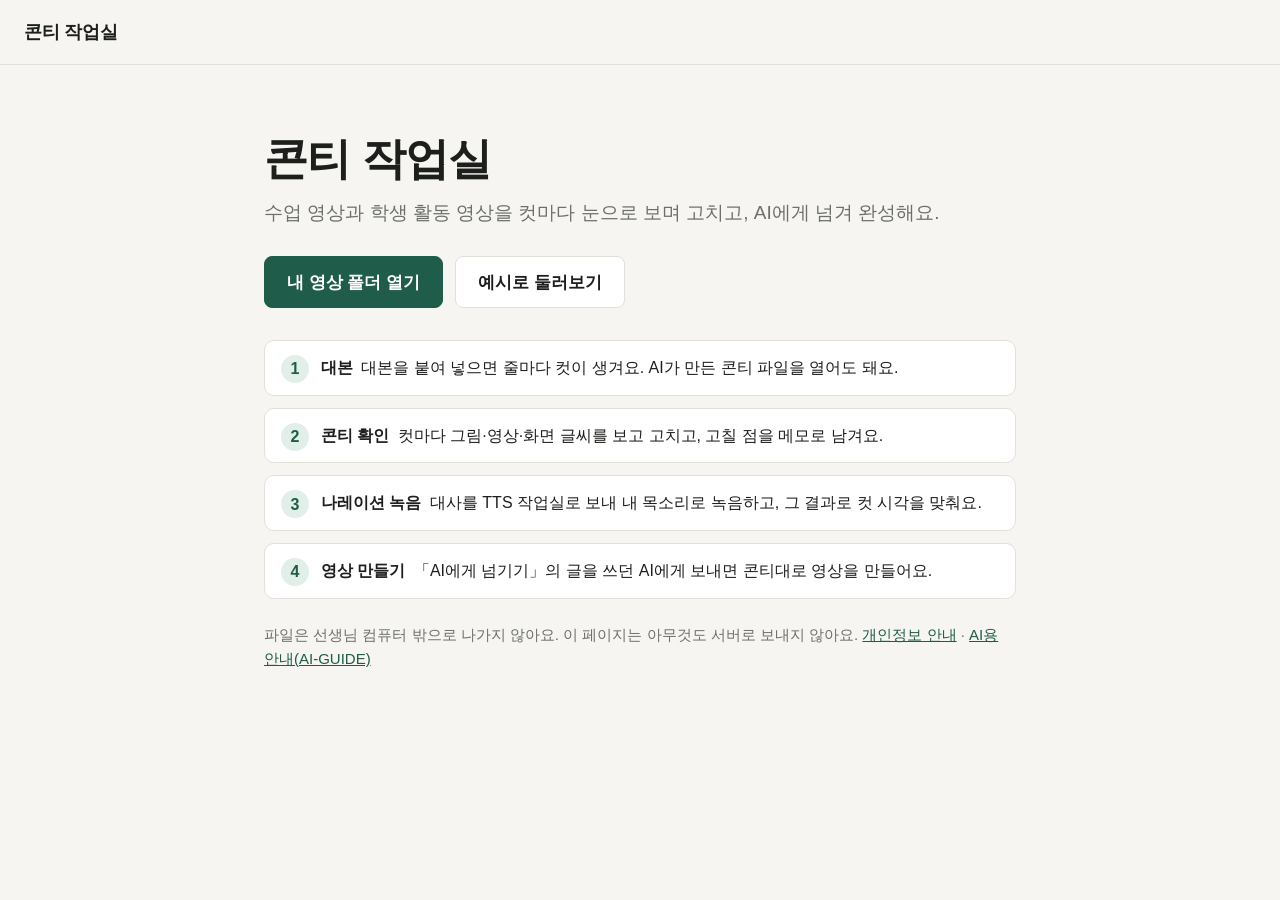
==== index.html @ 798822f1 "콘티 작업실 교사판: 브라우저만으로 도는 콘티 편집기 폴더 열기(File System Access)·예시·내 컴퓨터 서버 세 가지 저장 방식, 대본 붙여 넣어 새 콘티, TTS 작" ====
<!doctype html>
<html lang="ko">
<head>
  <meta charset="utf-8">
  <meta name="viewport" content="width=device-width, initial-scale=1">
  <meta http-equiv="Content-Security-Policy" content="default-src 'self'; img-src 'self' blob: data:; media-src 'self' blob:; style-src 'self'; script-src 'self'; connect-src 'self'; object-src 'none'; base-uri 'self'; form-action 'none'">
  <meta name="referrer" content="no-referrer">
  <title>콘티 작업실</title>
  <meta name="description" content="수업 영상과 학생 활동 영상을 컷마다 눈으로 보며 고치고, AI에게 넘겨 완성하는 교사용 콘티 편집기">
  <link rel="icon" href="data:image/svg+xml,%3Csvg xmlns='http://www.w3.org/2000/svg' viewBox='0 0 64 64'%3E%3Crect x='4' y='10' width='56' height='44' rx='8' fill='%231f5c4a'/%3E%3Crect x='12' y='18' width='18' height='12' rx='2' fill='%23fff'/%3E%3Crect x='34' y='18' width='18' height='12' rx='2' fill='%23fff'/%3E%3Crect x='12' y='34' width='18' height='12' rx='2' fill='%23fff'/%3E%3Crect x='34' y='34' width='18' height='12' rx='2' fill='%23f0b400'/%3E%3C/svg%3E">
  <link rel="apple-touch-icon" href="apple-touch-icon.png">
  <meta name="apple-mobile-web-app-title" content="콘티 작업실">
  <link rel="stylesheet" href="style.css">
</head>
<body class="start-mode">
  <header class="top">
    <button id="home" class="brand" title="첫 화면으로">콘티 작업실</button>
    <span id="where" class="where"></span>
    <div class="pick">
      <select id="pick" aria-label="콘티 고르기"></select>
    </div>
    <span id="save" class="save" aria-live="polite"></span>
    <div class="tools">
      <button id="new" class="btn small">새 콘티</button>
      <button id="undo" class="btn small" title="되돌리기 (⌘Z / Ctrl+Z)" disabled>되돌리기</button>
      <a class="btn small" href="terms.html" target="_blank" rel="noopener">용어 사전</a>
      <button id="hist" class="btn small">지난 판</button>
      <button id="handoff" class="btn small primary">AI에게 넘기기</button>
    </div>
  </header>

  <main id="main">
    <p class="muted">불러오는 중…</p>
  </main>

  <div id="banner" class="banner hidden" role="status"></div>

  <dialog id="picker" aria-labelledby="picker-title">
    <div class="dlg-head">
      <h2 id="picker-title">그림 고르기</h2>
      <input id="picker-q" type="search" placeholder="파일 이름으로 찾기" aria-label="파일 이름으로 찾기">
      <button class="btn" data-close>닫기</button>
    </div>
    <div class="dlg-body">
      <p id="picker-hint" class="hint"></p>
      <div id="picker-grid" class="pgrid"></div>
    </div>
  </dialog>

  <dialog id="info" aria-labelledby="info-title">
    <div class="dlg-head">
      <h2 id="info-title"></h2>
      <button class="btn" data-close>닫기</button>
    </div>
    <div id="info-body" class="dlg-body"></div>
  </dialog>

  <script type="module" src="app.js"></script>
</body>
</html>
---- style.css ----
/* 콘티 작업실(교사판) — TTS 작업실과 같은 색 체계 */
:root {
  --bg: #f6f5f1;
  --surface: #ffffff;
  --sunk: #efeee8;
  --line: #e2e0d8;
  --text: #1d1f1c;
  --muted: #6d706a;
  --accent: #1f5c4a;
  --accent-soft: #e2efe9;
  --accent-text: #ffffff;
  --ok: #2f7d4f;
  --ok-soft: #e3f2e8;
  --bad: #b3372b;
  --bad-soft: #fbe7e4;
  --warn: #9a6400;
  --warn-soft: #fbf0d9;
  --viewer: #8a5a00;
  --viewer-soft: #fff3cf;
  --shadow: 0 1px 2px rgb(0 0 0 / 0.05), 0 2px 8px rgb(0 0 0 / 0.04);
  --radius: 10px;
  --font: "Pretendard", "Pretendard Variable", -apple-system, BlinkMacSystemFont, "Apple SD Gothic Neo", "Noto Sans KR", "Malgun Gothic", sans-serif;
  color-scheme: light;
}
@media (prefers-color-scheme: dark) {
  :root:not([data-theme="light"]) {
    --bg: #151715;
    --surface: #1d201d;
    --sunk: #181a18;
    --line: #333833;
    --text: #e8ebe6;
    --muted: #9aa097;
    --accent: #5fb898;
    --accent-soft: #1f3a30;
    --accent-text: #0d1a14;
    --ok: #6cc28f;
    --ok-soft: #1c3325;
    --bad: #f08476;
    --bad-soft: #3d201c;
    --warn: #e0b35a;
    --warn-soft: #3a2f16;
    --viewer: #e8c162;
    --viewer-soft: #3a3418;
    --shadow: none;
    color-scheme: dark;
  }
}

* { box-sizing: border-box; }
html { -webkit-text-size-adjust: 100%; }
body {
  margin: 0;
  background: var(--bg);
  color: var(--text);
  font-family: var(--font);
  font-size: 16px;
  line-height: 1.6;
  word-break: keep-all;
  overflow-wrap: anywhere;
}
h1, h2, h3 { text-wrap: balance; line-height: 1.3; margin: 0; }
p { text-wrap: pretty; margin: 0; }
button, input, select, textarea { font: inherit; color: inherit; }
button { cursor: pointer; }
:focus-visible { outline: 3px solid var(--accent); outline-offset: 2px; }
.muted { color: var(--muted); }
.hidden { display: none !important; }

/* ── 버튼 ── */
.btn {
  min-height: 44px;
  padding: 8px 16px;
  border-radius: 8px;
  border: 1px solid var(--line);
  background: var(--surface);
  font-weight: 600;
  white-space: nowrap;
}
.btn:hover { border-color: var(--muted); }
a.btn { display: inline-flex; align-items: center; color: var(--text); text-decoration: none; }
.btn.primary { background: var(--accent); border-color: var(--accent); color: var(--accent-text); }
.btn.small { min-height: 36px; padding: 4px 12px; font-size: 15px; }
.btn.ghost { background: transparent; border-color: transparent; color: var(--muted); }
.btn.ghost:hover { color: var(--text); background: var(--sunk); }
.btn[disabled] { opacity: 0.5; cursor: default; }

/* ── 머리 띠 ── */
.top {
  position: sticky;
  top: 0;
  z-index: 20;
  display: flex;
  flex-wrap: wrap;
  align-items: center;
  gap: 8px 16px;
  padding: 10px 24px;
  background: color-mix(in srgb, var(--bg) 92%, transparent);
  backdrop-filter: blur(8px);
  border-bottom: 1px solid var(--line);
}
.brand { font: inherit; font-size: 18px; font-weight: 800; letter-spacing: -0.3px; color: var(--text); background: none; border: 0; padding: 4px 0; cursor: pointer; min-height: 44px; }
.where { font-size: 14px; color: var(--muted); white-space: nowrap; }
body.start-mode .pick, body.start-mode .tools, body.start-mode .save, body.start-mode .where { display: none; }
.pick { flex: 1 1 320px; min-width: 0; display: flex; gap: 8px; }
.pick select {
  flex: 1;
  min-width: 0;
  min-height: 44px;
  padding: 6px 10px;
  border-radius: 8px;
  border: 1px solid var(--line);
  background: var(--surface);
}
.save { font-size: 14px; color: var(--muted); white-space: nowrap; }
.save.dirty { color: var(--warn); }
.save.err { color: var(--bad); font-weight: 700; }
.tools { display: flex; gap: 6px; flex-wrap: wrap; }

main { max-width: 1280px; margin: 0 auto; padding: 20px 24px 120px; }

/* ── 순서 안내 ── */
.flow {
  display: flex;
  flex-wrap: wrap;
  gap: 6px;
  margin: 0 0 16px;
  padding: 0;
  list-style: none;
  font-size: 14px;
}
.flow li { padding: 4px 12px; border-radius: 99px; background: var(--sunk); color: var(--muted); }
.flow li.now { background: var(--accent); color: var(--accent-text); font-weight: 700; }

/* ── 약속 칸 ── */
.promise {
  display: grid;
  grid-template-columns: minmax(200px, 360px) 1fr;
  gap: 20px;
  padding: 18px;
  background: var(--surface);
  border: 1px solid var(--line);
  border-radius: var(--radius);
  box-shadow: var(--shadow);
}
.thumb {
  aspect-ratio: 16 / 9;
  border-radius: 8px;
  background: var(--sunk);
  overflow: hidden;
  display: grid;
  place-items: center;
  text-align: center;
  color: var(--muted);
  font-size: 15px;
  padding: 0;
}
.thumb img { width: 100%; height: 100%; object-fit: cover; display: block; }
.thumb .empty { padding: 16px; }
.field { display: grid; gap: 4px; margin-bottom: 12px; }
.field > span { font-size: 14px; font-weight: 700; color: var(--muted); }
.field input, .field textarea, .field select {
  width: 100%;
  min-height: 44px;
  padding: 8px 12px;
  border-radius: 8px;
  border: 1px solid var(--line);
  background: var(--surface);
  line-height: 1.5;
}
textarea { resize: vertical; }
.field textarea { field-sizing: content; min-height: 70px; }
.stats { display: flex; flex-wrap: wrap; gap: 6px 14px; font-size: 15px; color: var(--muted); }
.stats b { color: var(--text); }
.stats .warn b { color: var(--warn); }
.stats .bad b { color: var(--bad); }

.first5 { margin-top: 14px; }
.first5 h3 { font-size: 15px; margin-bottom: 6px; }
.strip { display: flex; gap: 8px; overflow-x: auto; padding-bottom: 4px; }
.strip button {
  flex: 0 0 auto;
  width: 160px;
  padding: 0;
  border: 1px solid var(--line);
  border-radius: 6px;
  background: var(--sunk);
  overflow: hidden;
  text-align: left;
}
.strip img { width: 100%; aspect-ratio: 16 / 9; object-fit: cover; display: block; }
.strip span { display: block; padding: 4px 8px; font-size: 13px; line-height: 1.4; color: var(--muted); }

/* ── 거르기 ── */
.filters {
  display: flex;
  flex-wrap: wrap;
  align-items: center;
  gap: 8px;
  margin: 22px 0 10px;
}
.chip {
  min-height: 40px;
  padding: 4px 14px;
  border-radius: 99px;
  border: 1px solid var(--line);
  background: var(--surface);
  font-size: 15px;
}
.chip[aria-pressed="true"] { background: var(--text); color: var(--bg); border-color: var(--text); font-weight: 700; }
.filters input[type="search"] {
  flex: 1 1 200px;
  min-height: 40px;
  padding: 6px 14px;
  border-radius: 99px;
  border: 1px solid var(--line);
  background: var(--surface);
}

/* ── 구간 제목 ── */
.section {
  margin: 30px 0 10px;
  display: flex;
  align-items: baseline;
  gap: 10px;
  font-size: 20px;
}
.section small { font-size: 14px; color: var(--muted); font-weight: 600; }

/* ── 컷 ── */
.cut {
  display: grid;
  grid-template-columns: minmax(280px, 46%) 1fr;
  gap: 18px;
  padding: 16px;
  margin-bottom: 12px;
  background: var(--surface);
  border: 1px solid var(--line);
  border-radius: var(--radius);
  box-shadow: var(--shadow);
  scroll-margin-top: 90px;
}
.cut.tall { grid-template-columns: minmax(200px, 300px) 1fr; }
.cut.fix { border-color: var(--bad); box-shadow: 0 0 0 1px var(--bad); }
.cut.ok { border-left: 6px solid var(--ok); }
.cut.flash { animation: flash 1.2s ease-out; }
@keyframes flash { from { box-shadow: 0 0 0 6px var(--accent-soft); } }

.cut-head { display: flex; flex-wrap: wrap; align-items: center; gap: 6px 10px; margin-bottom: 10px; }
.num { font-weight: 800; font-size: 17px; }
.time { font-variant-numeric: tabular-nums; color: var(--muted); font-size: 15px; }
.status { margin-left: auto; display: flex; gap: 6px; }
.status button {
  min-height: 40px;
  padding: 4px 12px;
  border-radius: 8px;
  border: 1px solid var(--line);
  background: var(--surface);
  font-size: 15px;
  font-weight: 600;
}
.status button.on-ok { background: var(--ok-soft); border-color: var(--ok); color: var(--ok); }
.status button.on-fix { background: var(--bad-soft); border-color: var(--bad); color: var(--bad); }

.block { margin-top: 12px; }
.block > h4 { margin: 0 0 6px; font-size: 14px; color: var(--muted); font-weight: 700; }
.plan { font-size: 15px; color: var(--muted); }

/* 대사 */
.lines { display: grid; gap: 4px; }
.line {
  display: grid;
  grid-template-columns: auto 1fr auto;
  align-items: start;
  gap: 8px;
  padding: 6px 8px;
  border-radius: 8px;
}
.line:hover, .line.peek { background: var(--sunk); }
.who {
  font-size: 13px;
  font-weight: 700;
  padding: 2px 8px;
  border-radius: 99px;
  background: var(--accent-soft);
  color: var(--accent);
  white-space: nowrap;
  margin-top: 2px;
}
.who.viewer { background: var(--viewer-soft); color: var(--viewer); }
.say-text { font-size: 17px; line-height: 1.55; }
.say-text.edited { color: var(--warn); }
.line .acts { display: flex; gap: 2px; }
.line textarea { width: 100%; min-height: 60px; padding: 6px 10px; border-radius: 6px; border: 1px solid var(--accent); }
.badge { display: inline-block; margin-left: 6px; padding: 0 8px; border-radius: 99px; font-size: 12px; font-weight: 700; background: var(--warn-soft); color: var(--warn); vertical-align: 2px; }
.was { display: block; font-size: 14px; color: var(--muted); text-decoration: line-through; }

/* 화면 글씨 */
.texts { display: grid; gap: 8px; }
.trow { display: grid; grid-template-columns: 76px 1fr; gap: 8px; align-items: start; }
.trow label { font-size: 14px; font-weight: 700; color: var(--muted); padding-top: 10px; }
.trow textarea {
  width: 100%;
  min-height: 44px;
  padding: 8px 12px;
  border-radius: 8px;
  border: 1px solid var(--line);
  background: var(--surface);
  line-height: 1.45;
  field-sizing: content;
}
.hint { font-size: 13px; color: var(--muted); margin-top: 4px; }

/* 그림 */
.media { display: flex; flex-wrap: wrap; gap: 8px; }
.mchip {
  display: flex;
  align-items: center;
  gap: 8px;
  max-width: 100%;
  min-height: 44px;
  padding: 4px 10px 4px 4px;
  border-radius: 8px;
  border: 1px solid var(--line);
  background: var(--surface);
  text-align: left;
  font-size: 14px;
}
.mchip img, .mchip .noimg { width: 52px; height: 36px; object-fit: cover; border-radius: 4px; background: var(--sunk); flex: none; }
.mchip b { display: block; font-size: 12px; color: var(--muted); }
.mchip span { min-width: 0; }

.memo h4 .dict { display: inline-block; margin: -8px 0 -8px 4px; padding: 8px 6px; font-size: 14px; font-weight: 600; color: var(--accent); }
.memo textarea {
  width: 100%;
  min-height: 64px;
  padding: 10px 12px;
  border-radius: 8px;
  border: 1px solid var(--line);
  background: var(--warn-soft);
  field-sizing: content;
}
.memo textarea:placeholder-shown { background: var(--surface); }

details.more { margin-top: 12px; border-top: 1px dashed var(--line); padding-top: 8px; }
details.more summary { cursor: pointer; min-height: 40px; display: flex; align-items: center; font-weight: 700; color: var(--muted); font-size: 15px; }
.grid2 { display: grid; grid-template-columns: repeat(auto-fill, minmax(150px, 1fr)); gap: 8px; }
.grid2 .field { margin: 0; }
.elrow { display: grid; grid-template-columns: 1fr auto; gap: 8px; align-items: center; padding: 6px 0; border-bottom: 1px solid var(--line); font-size: 14px; }
.elrow .nums { display: flex; flex-wrap: wrap; gap: 6px; }
.elrow .nums label { display: flex; align-items: center; gap: 4px; color: var(--muted); }
.elrow input { width: 76px; min-height: 36px; padding: 4px 6px; border-radius: 6px; border: 1px solid var(--line); background: var(--surface); }
.row-acts { display: flex; flex-wrap: wrap; gap: 6px; margin-top: 10px; }

/* ── 화면 미리보기 ── */
.stage-wrap { position: sticky; top: 84px; align-self: start; }
.stage {
  position: relative;
  aspect-ratio: 16 / 9;
  border-radius: 8px;
  overflow: hidden;
  background: #e9e4d6;
  container-type: inline-size;
  touch-action: none;
  user-select: none;
}
.tall .stage { aspect-ratio: 9 / 16; }
.stage > img.still, .stage > img.bg { position: absolute; inset: 0; width: 100%; height: 100%; object-fit: cover; }
.stage .empty { position: absolute; inset: 0; display: grid; place-items: center; color: #6d706a; font-size: 14px; text-align: center; padding: 12px; }
.stage .el {
  position: absolute;
  transform: translate(-50%, -50%);
  border: 2px dashed rgb(31 92 74 / 0.9);
  background: rgb(255 255 255 / 0.55);
  color: #1d1f1c;
  font-weight: 800;
  text-align: center;
  line-height: 1.15;
  white-space: pre-line;
  cursor: grab;
  border-radius: 6px;
  padding: 0.2em 0.4em;
}
.stage .el:focus-visible { outline: 3px solid #f0b400; }
.stage .el.sel { border-style: solid; border-color: #f0b400; background: rgb(255 246 214 / 0.8); }
.stage .el img { display: block; height: 100%; width: auto; pointer-events: none; }
.stage .el.media { padding: 0; background: transparent; }
.stage .tag {
  position: absolute;
  left: 8px;
  top: 8px;
  padding: 2px 8px;
  border-radius: 99px;
  font-size: 12px;
  font-weight: 700;
  background: rgb(0 0 0 / 0.6);
  color: #fff;
}
.stage-bar { display: flex; flex-wrap: wrap; align-items: center; gap: 6px; margin-top: 6px; font-size: 14px; color: var(--muted); }
.stage-bar .btn { min-height: 36px; padding: 2px 10px; font-size: 14px; }
.stage-bar .dots { display: flex; gap: 4px; flex-wrap: wrap; }
.stage-bar .dots button { width: 30px; height: 30px; border-radius: 6px; border: 1px solid var(--line); background: var(--surface); font-size: 12px; padding: 0; }
.stage-bar .dots button[aria-pressed="true"] { background: var(--text); color: var(--bg); }

/* ── 알림 띠 ── */
.banner {
  position: fixed;
  left: 50%;
  bottom: 18px;
  transform: translateX(-50%);
  z-index: 40;
  width: min(680px, calc(100% - 32px));
  display: flex;
  flex-wrap: wrap;
  align-items: center;
  gap: 8px 12px;
  padding: 12px 16px;
  border-radius: 12px;
  background: var(--text);
  color: var(--bg);
  box-shadow: 0 8px 30px rgb(0 0 0 / 0.25);
}
.banner p { flex: 1 1 260px; }
.banner .btn { color: var(--text); }

/* ── 그림 고르기 창 ── */
dialog {
  width: min(1000px, calc(100% - 24px));
  max-height: calc(100dvh - 40px);
  padding: 0;
  border: 1px solid var(--line);
  border-radius: 14px;
  background: var(--surface);
  color: var(--text);
}
dialog::backdrop { background: rgb(0 0 0 / 0.45); }
.dlg-head { position: sticky; top: 0; display: flex; flex-wrap: wrap; gap: 8px; align-items: center; padding: 14px 16px; background: var(--surface); border-bottom: 1px solid var(--line); z-index: 1; }
.dlg-head h2 { font-size: 18px; margin-right: auto; }
.dlg-head input { flex: 1 1 220px; min-height: 44px; padding: 6px 12px; border-radius: 8px; border: 1px solid var(--line); background: var(--surface); }
.dlg-body { padding: 14px 16px 18px; }
.pgrid { display: grid; grid-template-columns: repeat(auto-fill, minmax(140px, 1fr)); gap: 10px; }
.pgrid button { padding: 0; border: 1px solid var(--line); border-radius: 8px; background: var(--sunk); overflow: hidden; text-align: left; }
.pgrid button[aria-current="true"] { outline: 3px solid var(--accent); }
.pgrid img, .pgrid video { width: 100%; aspect-ratio: 4 / 3; object-fit: contain; display: block; background: #d9d6cc; }
.pgrid span { display: block; padding: 4px 8px; font-size: 13px; line-height: 1.35; }
.row-acts code { font-family: var(--font); font-size: 15px; background: var(--sunk); padding: 6px 10px; border-radius: 6px; }
.handoff pre { white-space: pre-wrap; background: var(--sunk); padding: 12px; border-radius: 8px; font-size: 14px; max-height: 50dvh; overflow: auto; }
.hist li { display: flex; justify-content: space-between; align-items: center; gap: 8px; padding: 6px 0; border-bottom: 1px solid var(--line); }
.hist ul { list-style: none; margin: 0; padding: 0; }

/* ── 좁은 화면 ── */
@media (max-width: 900px) {
  .cut { grid-template-columns: minmax(0, 44%) minmax(0, 1fr); gap: 14px; padding: 14px; }
  .cut.tall { grid-template-columns: minmax(0, 36%) minmax(0, 1fr); }
}
@media (max-width: 700px) {
  .cut, .cut.tall { grid-template-columns: minmax(0, 1fr); }
  .cut.tall .stage-wrap { max-width: 320px; }
  .stage-wrap { position: static; }
}
.promise > *, .cut > * { min-width: 0; }
@media (max-width: 720px) {
  .top { position: static; padding: 8px 16px; gap: 6px 10px; }
  .pick { flex-basis: 100%; order: 1; }
  .save { order: 2; }
  .tools { order: 3; margin-left: auto; gap: 4px; }
  .tools .btn { min-height: 40px; padding: 4px 10px; font-size: 14px; }
  main { padding: 14px 16px 120px; }
  .promise { grid-template-columns: minmax(0, 1fr); padding: 14px; }
  .brand { font-size: 16px; }
  .status { margin-left: 0; width: 100%; }
  .status button { flex: 1; }
  .trow { grid-template-columns: 1fr; gap: 2px; }
  .trow label { padding-top: 0; }
  .line { grid-template-columns: 1fr auto; }
  .line .who { grid-column: 1 / -1; justify-self: start; }
  .flow { font-size: 13px; }
}

/* 화면을 아직 안 짠 컷: 한 칸으로 좁게 */
.cut.bare, .cut.tall.bare { grid-template-columns: minmax(0, 1fr); padding: 12px 16px; }
.cut.bare .block { margin-top: 8px; }
.cut.bare .memo textarea { min-height: 44px; }

/* 채널 인트로 자리 */
.intro-slot { display: flex; flex-wrap: wrap; align-items: center; gap: 12px 16px; margin: 18px 0 12px; padding: 12px; border: 2px dashed var(--accent); border-radius: var(--radius); background: var(--accent-soft); }
.intro-slot video { width: min(320px, 100%); aspect-ratio: 16 / 9; border-radius: 6px; background: #000; }
.intro-slot b { font-size: 17px; }

/* ── 교사판: 시작 화면 ── */
.start { max-width: 760px; margin: 48px auto 64px; padding: 0 4px; }
.start h1 { font-size: clamp(30px, 6vw, 44px); line-height: 1.2; margin: 0 0 12px; letter-spacing: -0.8px; text-wrap: balance; }
.start h2 { font-size: 24px; line-height: 1.35; margin: 0 0 8px; text-wrap: balance; }
.start .lead { font-size: 19px; color: var(--muted); margin: 0 0 28px; text-wrap: pretty; }
.start-acts { display: flex; flex-wrap: wrap; gap: 12px; margin: 0 0 12px; }
.btn.big { min-height: 52px; padding: 10px 22px; font-size: 17px; font-weight: 700; }
.steps { margin: 32px 0 24px; padding: 0; list-style: none; counter-reset: s; display: grid; gap: 12px; }
.steps li { counter-increment: s; position: relative; padding: 14px 16px 14px 56px; background: var(--surface); border: 1px solid var(--line); border-radius: var(--radius); text-wrap: pretty; }
.steps li::before { content: counter(s); position: absolute; left: 16px; top: 14px; width: 28px; height: 28px; border-radius: 50%; background: var(--accent-soft); color: var(--accent); font-weight: 800; display: grid; place-items: center; }
.steps b { margin-right: 4px; }
.privacy { font-size: 15px; color: var(--muted); text-wrap: pretty; }
.privacy a { color: var(--accent); }
.warnbox { background: var(--warn-soft); color: var(--warn); border-radius: 8px; padding: 10px 14px; }

/* ── 교사판: TTS 작업실과 잇기 ── */
.tts { display: flex; flex-wrap: wrap; align-items: center; gap: 6px 8px; margin: 10px 0 4px; padding: 8px 10px; background: var(--sunk); border-radius: 8px; }
.tts-label { font-size: 14px; font-weight: 700; color: var(--muted); margin-right: 4px; }
.lines-out { max-height: 40vh; overflow: auto; white-space: pre-wrap; background: var(--sunk); padding: 12px; border-radius: 8px; font-size: 15px; line-height: 1.7; }
.cut-head .playing { color: var(--accent); font-weight: 800; }
.dlg-body .field input, .dlg-body .field select, .dlg-body .field textarea { width: 100%; }
#info-body textarea { font: inherit; }
@media (max-width: 720px) {
  .start { margin-top: 28px; }
  .start .lead { font-size: 17px; }
  .start-acts .btn { flex: 1 1 100%; }
  .where { display: none; }
}

/* ── 안내 문서(개인정보 등) ── */
.doc { max-width: 760px; margin: 32px auto 64px; padding: 0 20px; }
.doc h1 { font-size: clamp(26px, 5vw, 34px); line-height: 1.25; margin: 0 0 10px; text-wrap: balance; }
.doc h2 { font-size: 20px; margin: 32px 0 8px; }
.doc p, .doc li { text-wrap: pretty; }
.doc .lead { font-size: 18px; color: var(--muted); }
.doc a { color: var(--accent); }
.doc code { background: var(--sunk); padding: 1px 6px; border-radius: 4px; }
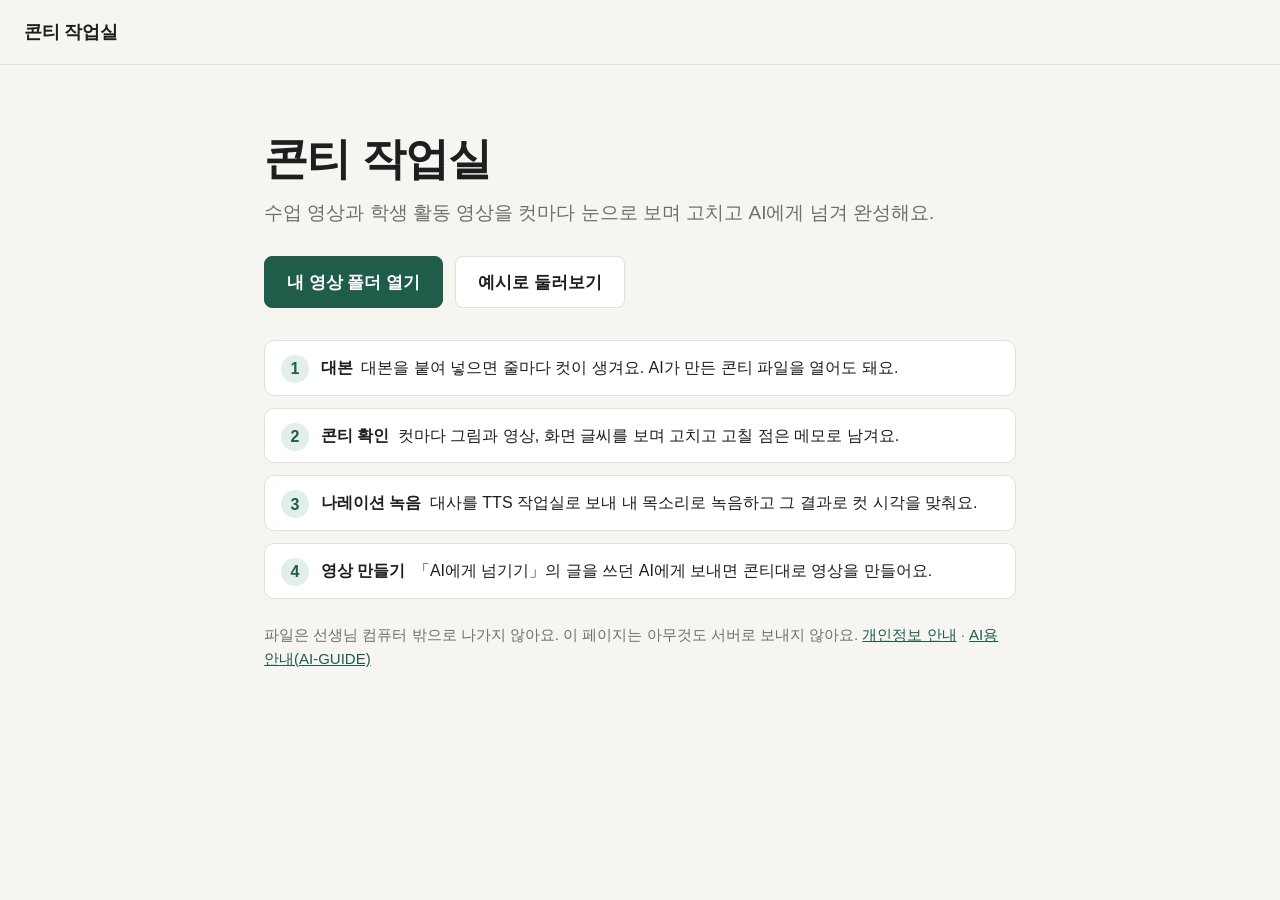
==== commit 90a07de9: "안내 문구의 연결어미 뒤 쉼표 덜기 Co-Authored-By: Claude Opus 5.5 <noreply@anthropic.com>" ====
--- a/index.html
+++ b/index.html
@@ -6,11 +6,11 @@
   <meta http-equiv="Content-Security-Policy" content="default-src 'self'; img-src 'self' blob: data:; media-src 'self' blob:; style-src 'self'; script-src 'self'; connect-src 'self'; object-src 'none'; base-uri 'self'; form-action 'none'">
   <meta name="referrer" content="no-referrer">
   <title>콘티 작업실</title>
-  <meta name="description" content="수업 영상과 학생 활동 영상을 컷마다 눈으로 보며 고치고, AI에게 넘겨 완성하는 교사용 콘티 편집기">
+  <meta name="description" content="수업 영상과 학생 활동 영상을 컷마다 눈으로 보며 고치고 AI에게 넘겨 완성하는 교사용 콘티 편집기">
   <link rel="icon" href="data:image/svg+xml,%3Csvg xmlns='http://www.w3.org/2000/svg' viewBox='0 0 64 64'%3E%3Crect x='4' y='10' width='56' height='44' rx='8' fill='%231f5c4a'/%3E%3Crect x='12' y='18' width='18' height='12' rx='2' fill='%23fff'/%3E%3Crect x='34' y='18' width='18' height='12' rx='2' fill='%23fff'/%3E%3Crect x='12' y='34' width='18' height='12' rx='2' fill='%23fff'/%3E%3Crect x='34' y='34' width='18' height='12' rx='2' fill='%23f0b400'/%3E%3C/svg%3E">
   <link rel="apple-touch-icon" href="apple-touch-icon.png">
   <meta name="apple-mobile-web-app-title" content="콘티 작업실">
-  <link rel="stylesheet" href="style.css">
+  <link rel="stylesheet" href="style.css?v=4">
 </head>
 <body class="start-mode">
   <header class="top">
@@ -55,6 +55,6 @@
     <div id="info-body" class="dlg-body"></div>
   </dialog>
 
-  <script type="module" src="app.js"></script>
+  <script type="module" src="app.js?v=4"></script>
 </body>
 </html>
--- a/style.css
+++ b/style.css
@@ -504,7 +504,10 @@
 /* ── 교사판: TTS 작업실과 잇기 ── */
 .tts { display: flex; flex-wrap: wrap; align-items: center; gap: 6px 8px; margin: 10px 0 4px; padding: 8px 10px; background: var(--sunk); border-radius: 8px; }
 .tts-label { font-size: 14px; font-weight: 700; color: var(--muted); margin-right: 4px; }
-.lines-out { max-height: 40vh; overflow: auto; white-space: pre-wrap; background: var(--sunk); padding: 12px; border-radius: 8px; font-size: 15px; line-height: 1.7; }
+.lines-out { max-height: 40vh; overflow: auto; white-space: pre-wrap; background: var(--sunk); padding: 12px 14px; border-radius: 8px; font-family: var(--font); font-size: 15px; line-height: 1.7; }
+.handoff pre { font-family: var(--font); white-space: pre-wrap; }
+.tts .dict { margin-left: 4px; padding: 8px 4px; font-size: 14px; font-weight: 600; color: var(--accent); }
+#info-body > p:first-child { margin-top: 0; margin-bottom: 16px; }
 .cut-head .playing { color: var(--accent); font-weight: 800; }
 .dlg-body .field input, .dlg-body .field select, .dlg-body .field textarea { width: 100%; }
 #info-body textarea { font: inherit; }
